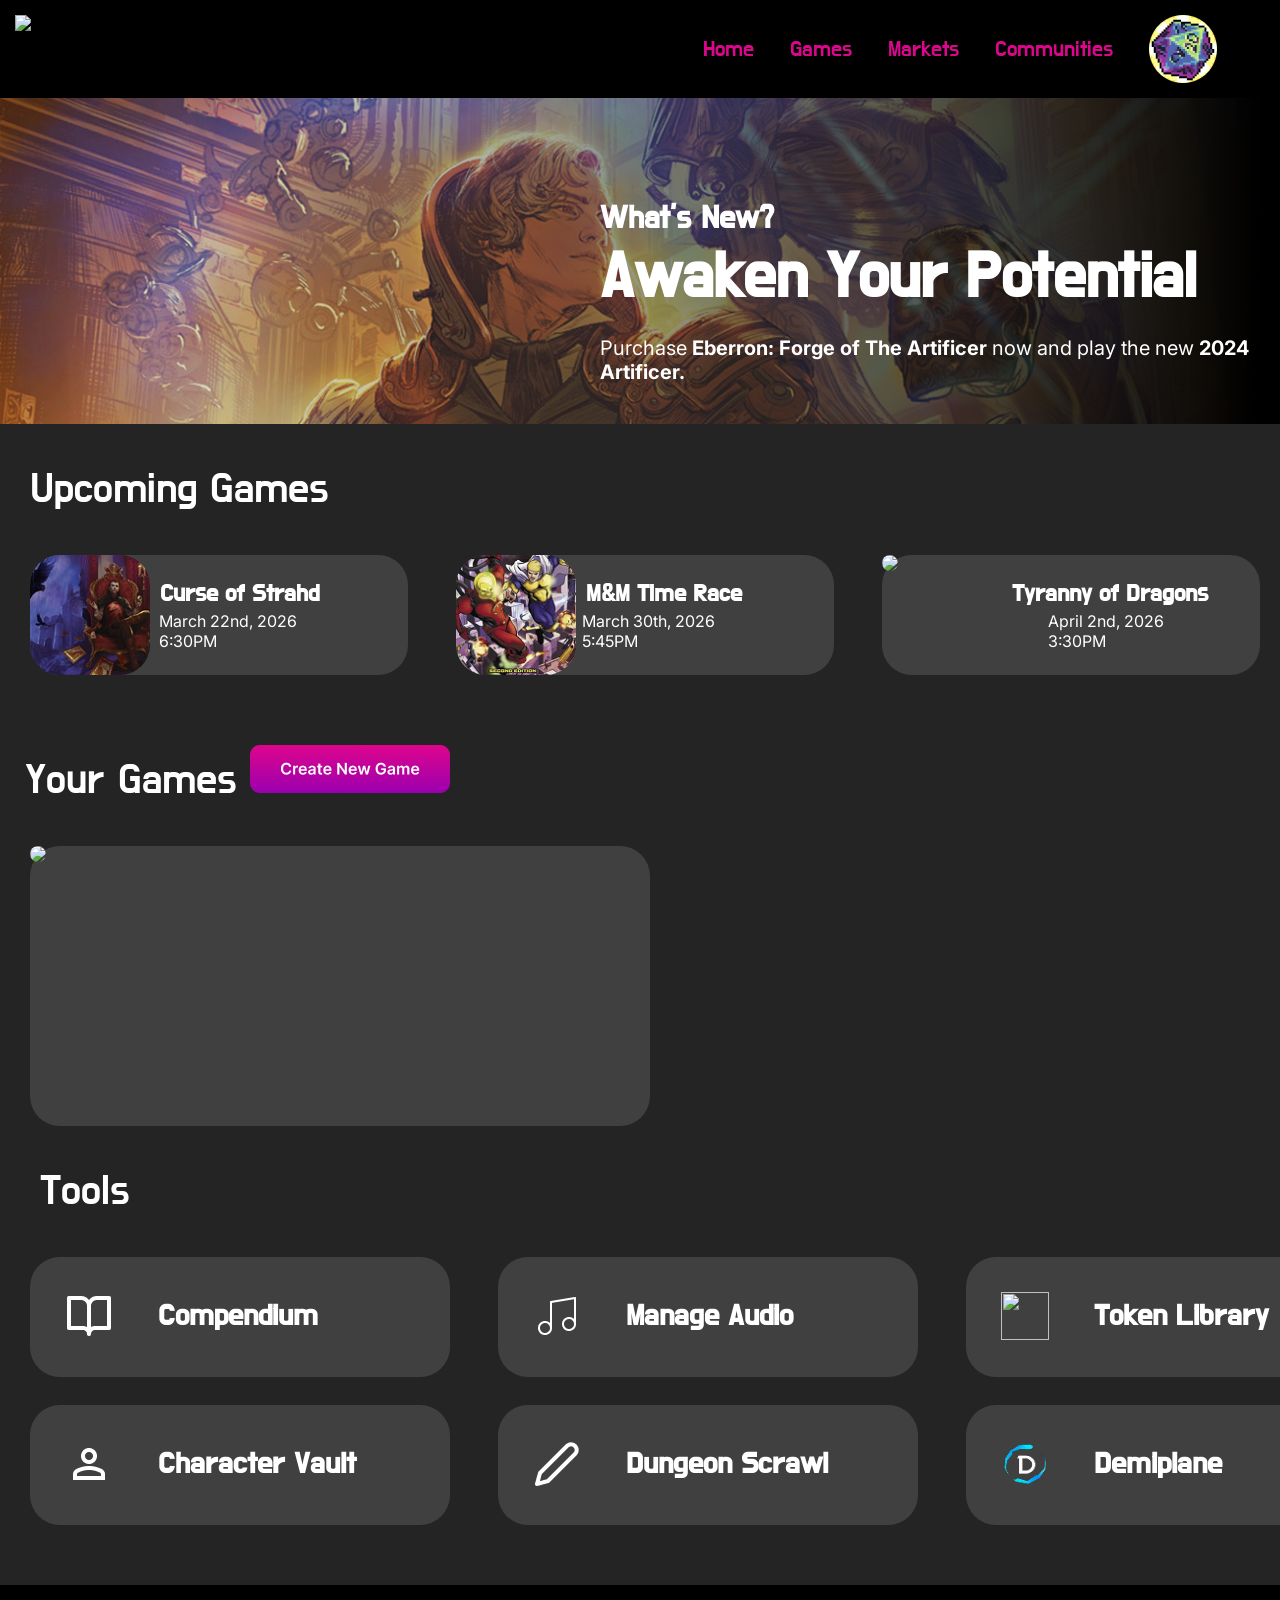
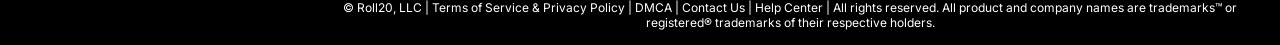
==== index.html @ 0e5fa3c1 "Add files via upload" ====
<!DOCTYPE html>
<html>
<head>
  	<meta charset="utf-8">
  	<meta name="viewport" content="initial-scale=1, width=device-width">
  	<title>Roll20</title>
  	
  	<link rel="stylesheet"  href="./style.css" />
  	<link rel="stylesheet" href="https://fonts.googleapis.com/css2?family=Sansation:wght@700&display=swap" />
  	<link rel="stylesheet" href="https://fonts.googleapis.com/css2?family=Do Hyeon:wght@400&display=swap" />
  	<link rel="stylesheet" href="https://fonts.googleapis.com/css2?family=Inter:wght@400;600;700&display=swap" />
</head>

<body>
  	<header class="navbar">
  		<div class="container">
  			<img src="images/Roll20Icon.png" class="webicon" alt="Roll20Icon">
  			<nav class="nav">
  				<a> Home </a>
  				<a> Games</a>
				<a> Markets</a>
				<a> Communities</a>
				<img src="images/Profile2.png" class="hover" alt="ProfilePicture">
  			</nav>
  	</header>
  	<section class="Ad">
  		<div class="container">
  			<div class="AdContent">	
  			<h3> What's New? </h3>
  			<h2> Awaken Your Potential </h2>
  			<br>
  			<p> Purchase <b>Eberron: Forge of The Artificer</b> now and play the new <b>2024 Artificer.</b></p>
  		</div>
  		</div>
  	</section>
  	<section class="UCGames"> 
  		<div class="container">
  			<a class="UCGamesTitle"> Upcoming Games </a>
  			<div class="UCGamesGrid">
  				<article class="UCGameBlock">
  					<div class="UCIcon">
  						<img src="images/CurseOfStrahd.png" class="UCIcon">
  					</div>
  					<h3> Curse of Strahd </h3>
  					<p> March 22nd, 2026 <br> 6:30PM </p>
  				</article>
  					<article class="UCGameBlock">
  					<div class="UCIcon">
  						<img src="images/M&M.png" class="UCIcon">
  					</div>
  					<h3> M&M Time Race </h3>
  					<p> March 30th, 2026 <br> 5:45PM </p>
  				</article>
  					<article class="UCGameBlock">
  					<div class="UCIcon">
  						<img src="images/ToD.png" class="UCIcon">
  					</div>
  					<h3> Tyranny of Dragons </h3>
  					<p> April 2nd, 2026 <br> 3:30PM </p>
  				</article>
  			</div>
  	</section>
  	<section class="YourGames">
  		 <div class="container">
  		 	<a class="YGTitle"> Your Games </a>
  		 	<img src="images/Create Game.png" class="CreateGame">
  		 	<div class="YourGamesGrid">
  		 		<aricle class="YourGameBlock">
  		 			<div class="YourGameIcon">
  		 				<img src="images/YourToD.png" class="YourGameIcon">
  		 			</div>

  		 	</div>	
  		 		</aricle>

  		 </div>
  	</section>
  	<section class="Tools">
  		<div class="container">
  			<a class="ToolsTitle"> Tools </a>
  			<div class="ToolsGrid">
  				<article class="ToolsBlock">
  					<img src="images/Compendium.png" class="ToolIcon">
  					<h3> Compendium </h3>
  				</article>
  				<article class="ToolsBlock">
  					<img src="images/Audio.png" class="ToolIcon">
  					<h3> Manage Audio </h3>
  				</article>
  				<article class="ToolsBlock">
  					<img src="images/Token.png" class="ToolIcon">
  					<h3> Token Library </h3>
  				</article>
  				<article class="ToolsBlock">
  					<img src="images/CharacterVault.png" class="ToolIcon">
  					<h3> Character Vault </h3>
  				</article>
  				<article class="ToolsBlock">
  					<img src="images/DungeonScrawl.png" class="ToolIcon">
  					<h3> Dungeon Scrawl </h3>
  				</article>
  				<article class="ToolsBlock">
  					<img src="images/Demiplane.png" class="ToolIcon">
  					<h3> Demiplane </h3>
  				</article>
  			</div>
  		</div>
  	</section>
  	<footer class="footer">
  		<div class="container">
  		<p> © Roll20, LLC | Terms of Service & Privacy Policy | DMCA | Contact Us | Help Center | All rights reserved. All product and company names are trademarks™ or registered® trademarks of their respective holders. </p>
  		</div>
  	</footer>
</body>
</html>
---- style.css ----
body{
margin: 0;
line-height: normal;
background: #242424;
}

.navbar {
	position: static;
	top: 0;
	z-index: -50;
	background: #000000;
}

.container {
	width: min(var(--container));
	margin: 0 auto;
}

.navbar .container {
	display: flex; 
	padding: 15px;
}

.webicon {
	display: flex;
	gap: 14px;
	min-width: 72px;
}

.webicon:hover {
	scale: 105%;
}

.hover {

}

.hover:hover {
	scale: 105%;
}
.nav {
	display: flex;
	align-items: center;
	padding-left: 1200px;
	gap: 36px;
	font-family: Do Hyeon;
	font-size: 22px;
	font font-weight: 500;
	color: #DA068C;
}

.nav a:hover {
	color: white;
}

.Ad {
	position: relative;
	background-position-x: right;
	background-position-y: bottom;
	overflow: hidden;
	min-height: 200px;
	display: flex;
	background: url(images/ForgeOfArtificer2.png);
	background-repeat: no-repeat;
	background-size: cover;
}

.AdContent {
	position: relative;
	padding: 100px 0 40px 1100px;
}

.Ad h2 {
	display: black;
	margin: 0;	
	position: relative;
	font-family: Do Hyeon;
	font-size: clamp(32px, 6vw, 64px);
	font font-weight: 500;
	color: white;
	text-align: left;
	align-items: center;
}

.Ad h3 {
	display: block;
	margin: 0;
	position: relative;
	font-family: Do Hyeon;
	font-size: clamp(16px, 3vw, 32px);
	font font-weight: 500;
	color: white;
	text-align: left;
	align-items: center;
}

.Ad p {
	display: block;
	margin: 0;
	position: relative;
	font-family: Inter;
	font-size: clamp(8px, 2vw, 20px);
	color: white;
	text-align: left;
	display: inline-block;
}

.UCGames {
	padding: 39px 0 60px;
	margin-left: 30px;
}
.UCGamesTitle {
	font-family: Do Hyeon;
	font-size: 42px;
	font font-weight: 500;
	color: white;
	padding-bottom: 39px;
}

.UCGamesGrid {
	display: grid;
    grid-template-columns: repeat(3, 1fr);
    gap: 28px;
    padding-top: 39px;
}

.UCGameBlock {
	min-width: 300px;
	background: #404040;
	border-radius: 30px;
	height: 120px;
	padding: 0px;
	margin-right: 20px;
	display: flex;
}

.UCGameBlock:hover {
	background: #323232;
}

.UCIcon {
	height: auto;
	width: 120px;
	border-radius: 30px;
	padding-left: -20;
}

.UCGameBlock h3 {
	display: inline-flex;
	position: relative;
	font-family: Do Hyeon;
	font-size: 24px;
	color: white;
	text-align: left;
	padding: 0px 10px 0 10px;
	margin-bottom: -24px;
    height: 24px;
}

.UCGameBlock p {
	display: block;
	margin: 0;
	position: relative;
	font-family: Inter;
	font-size: 16px;
	color: white;
	text-align: left;
	display: inline-block;
	margin-top: 56px;
    margin-left: -170px;
}

.UCGameBlock .container {
	display: flex;
	align-items: center;
	gap: 20PX;
}

}

.YourGames {
	padding: 39px 0 60px;
	margin-left: 30px;
}

.YourGamesGrid {
	display: grid;
    grid-template-columns: 1fr;
    gap: 28px;
    padding-top: 39px;
    padding-left: 30px;
}

.YourGameBlock {
	max-width: 620px;
	background: #404040;
	border-radius: 30px;
	height: 280px;
	padding: 0px;
	margin-right: 20px;
	display: flex;
}

.YourGameIcon {
	height: auto;
	width: 620px;
	border-radius: 30px;
	padding-left: -20px;
}

.YourGameIcon:hover {
	scale: 101%;
}

.YGTitle {
	font-family: Do Hyeon;
	font-size: 42px;
	font font-weight: 500;
	color: white;
	padding-bottom: 39px;
	padding-left: 25px;
}

.CreateGame {
	align-items: center;
	padding-top: 10px;
}

.CreateGame:hover {
	scale: 105%;
}

.Tools {
	padding: 39px 0 60px;
	margin-left: 30px;
}
.ToolsTitle {
	font-family: Do Hyeon;
	font-size: 42px;
	font font-weight: 500;
	color: white;
	padding-bottom: 39px;
	padding-left: 10px;
}

.ToolsGrid {
	display: grid;
    grid-template-columns: repeat(3, 1fr);
    gap: 28px;
    padding-top: 39px;
}

.ToolsBlock {
	min-width: 420px;
	background: #404040;
	border-radius: 30px;
	height: 120px;
	padding: 0px;
	margin-right: 20px;
	display: flex;
}

.ToolsBlock:hover {
	background: #323232;
}

.ToolIcon {
	height: 48px;
	width: 48px;
	align-items: center;
	padding: 35px;
}

.ToolsBlock h3 {
		display: inline-flex;
	position: relative;
	font-family: Do Hyeon;
	font-size: 30px;
	color: white;
	text-align: left;
	padding: 0px 10px 0 10px;
	margin-bottom: -24px;
	margin-top: 40px;
}

.footer {
	position: static;
	background: #000000;
}

.footer .container {
	display: flex; 
	padding: 15px;
}

.footer p {
		display: block;
	margin: 0;
	position: relative;
	font-family: Inter;
	font-size: 12px;
	color: white;
	text-align: center;
	display: inline-block;
	margin-left: 300px;
}

@media  (max-width: 1700px) {
	.AdContent {
		padding: 100px 0 40px 1000px;
	}
}
@media  (max-width: 1600px) {
	.AdContent {
		padding: 100px 0 40px 900px;
	}
}
@media  (max-width: 1500px) {
	.AdContent {
		padding: 100px 0 40px 800px;
	}
}
@media  (max-width: 1400px) {
	.AdContent {
		padding: 100px 0 40px 700px;
	}
} 
@media  (max-width: 1300px) {
	.AdContent {
		padding: 100px 0 40px 600px;
	}
} 
@media  (max-width: 1200px) {
	.AdContent {
		padding: 100px 0 40px 500px;
	}
} 
@media  (max-width: 1100px) {
	.AdContent {
		padding: 100px 0 40px 400px;
	}
} 
@media  (max-width: 1000px) {
	.AdContent {
		padding: 75px 0 30px 300px;
	}
} 
@media  (max-width: 900px) {
	.AdContent {
		padding: 50px 0 20px 200px;
	}
} 

@media (max-width: 1230px) {
	.UCGamesGrid {
		grid-template-columns: repeat(2, 1fr);
	}
}
@media (max-width: 730px) {
	.UCGamesGrid {
		grid-template-columns: 1fr;
	}
}

@media (max-width: 665px) {
 .YourGamesGrid {
 	padding-left: 15px;
 	padding-top: 15px;
 	scale: 90%;
 }
}
@media (max-width: 600px) {
 .YourGamesGrid {
 	padding-left: 0px;
 	margin-left: -55px;
 	padding-top: 5px;
 	gap: 0px;
 	scale: 70%;
 }
}

@media (max-width: 1821px) {
	.nav {
		padding-left: 1100px;
	}
}
@media (max-width: 1730px) {
	.nav {
		padding-left: 1000px;
	}
}
@media (max-width: 1621px) {
	.nav {
		padding-left: 900px;
	}
}
@media (max-width: 1521px) {
	.nav {
		padding-left: 800px;
	}
}
@media (max-width: 1421px) {
	.nav {
		padding-left: 700px;
	}
}
@media (max-width: 1321px) {
	.nav {
		padding-left: 600px;
	}
}
@media (max-width: 1221px) {
	.nav {
		padding-left: 500px;
	}
}
@media (max-width: 1121px) {
	.nav {
		padding-left: 400px;
	}
}
@media (max-width: 1021px) {
	.nav {
		padding-left: 300px;
	}
}
@media (max-width: 921px) {
	.nav {
		padding-left: 200px;
	}
}
@media (max-width: 821px) {
	.nav {
		padding-left: 100px;
	}
}
@media (max-width: 721px) {
	.nav {
		padding-left: 100px;
		scale: 80%;
	}
}
@media (max-width: 650px) {
	.nav {
		padding-left: 80px;
		scale: 70%;
	}
}
@media (max-width: 610px) {
	.nav {
		padding-left: 50px;
		scale: 70%;
	}
}
@media (max-width: 580px) {
	.nav {
		padding-left: 20px;
		scale: 70%;
	}
}
@media (max-width: 560px) {
	.nav {
		padding-left: 0px;
		scale: 70%;
	}
}
@media (max-width: 540px) {
	.nav {
		padding-left: 0px;
		scale: 50%;
	}
}

@media (max-width: 1230px) {
	.ToolsGrid {
		grid-template-columns: repeat(2, 1fr);
	}
}
@media (max-width: 730px) {
	.ToolsGrid {
		grid-template-columns: 1fr;
	}
}
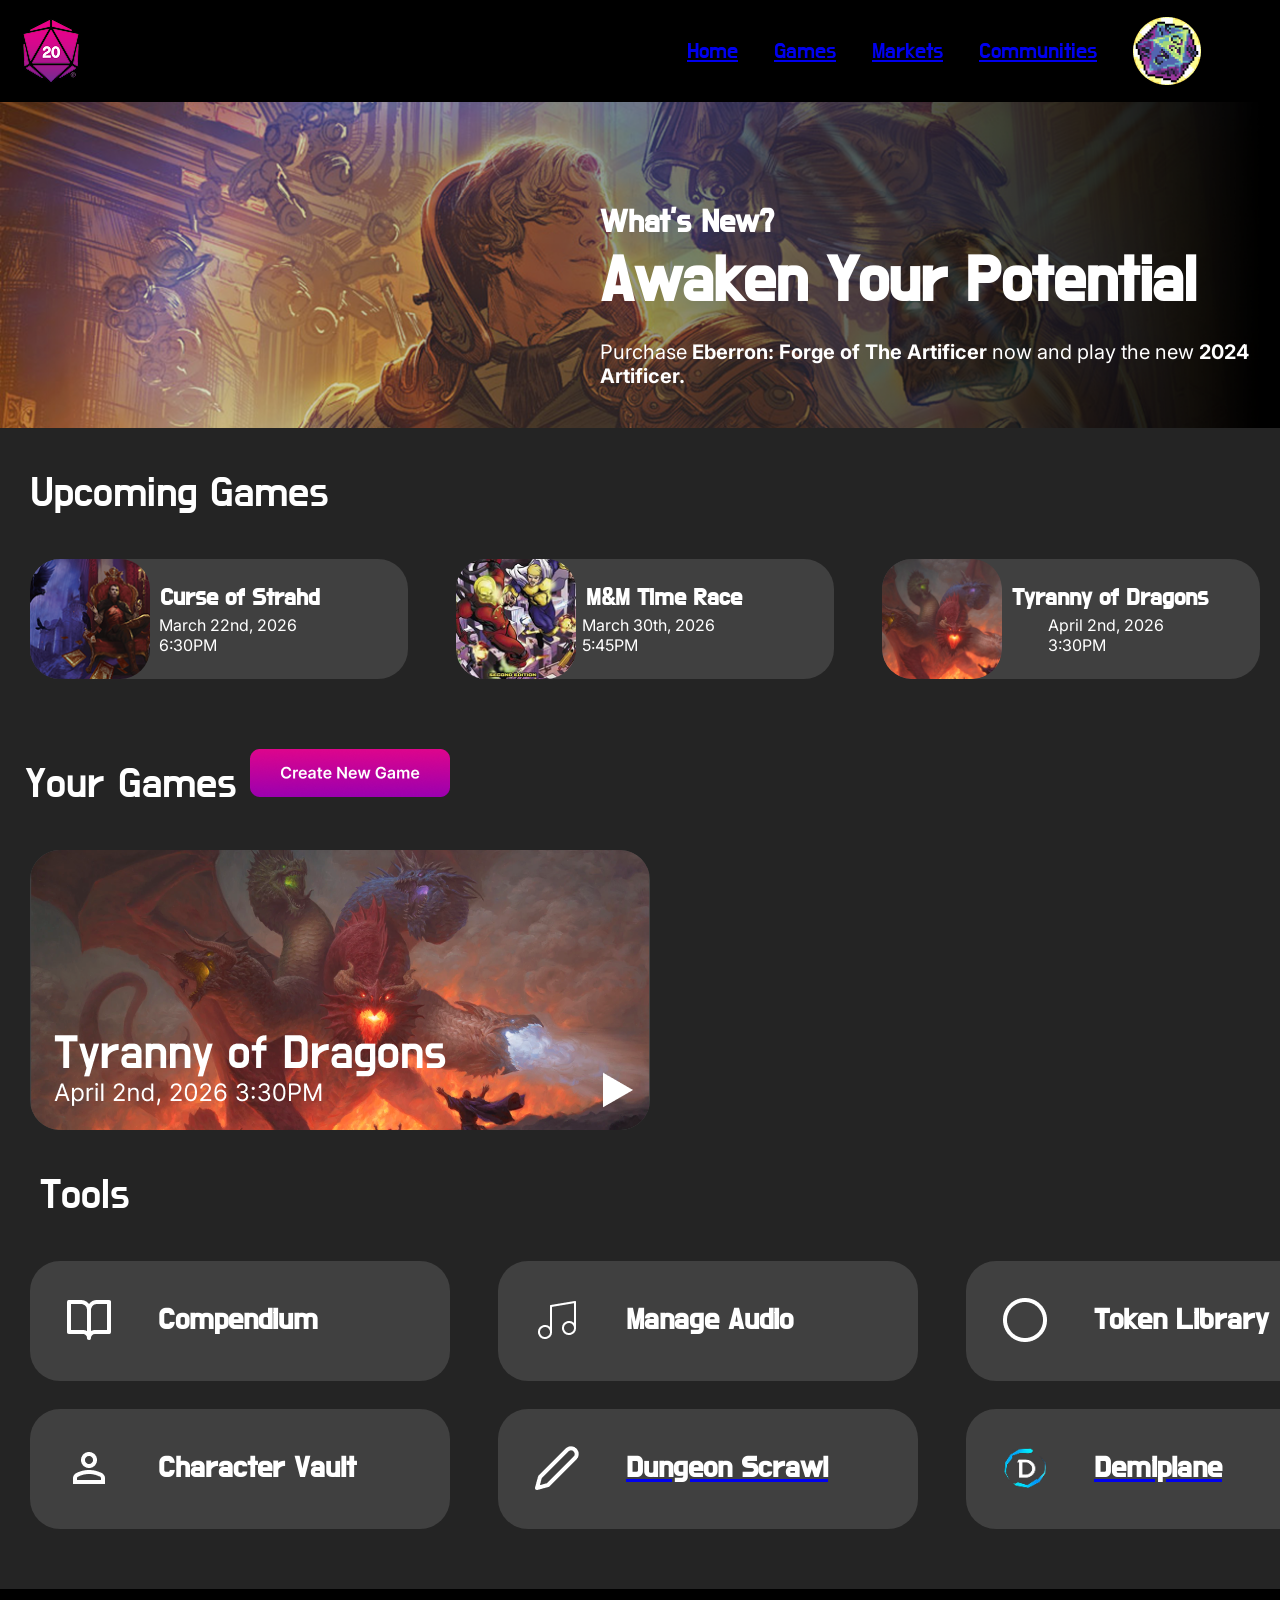
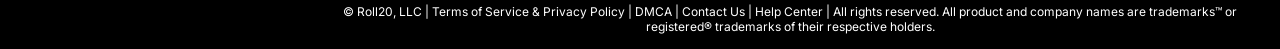
==== commit 8b6eb46a: "Add files via upload" ====
--- a/index.html
+++ b/index.html
@@ -14,13 +14,13 @@
 <body>
   	<header class="navbar">
   		<div class="container">
-  			<img src="images/Roll20Icon.png" class="webicon" alt="Roll20Icon">
+  			<img href="index.html" src="images/Roll20Icon.png" class="webicon" alt="Roll20Icon">
   			<nav class="nav">
-  				<a> Home </a>
-  				<a> Games</a>
-				<a> Markets</a>
-				<a> Communities</a>
-				<img src="images/Profile2.png" class="hover" alt="ProfilePicture">
+  				<a href="index.html"> Home </a>
+  				<a href="Games.html"> Games</a>
+				<a href="Markets.html"> Markets</a>
+				<a href="Communities.html"> Communities</a>
+				<img href="Profile.html" src="images/Profile2.png" class="hover" alt="ProfilePicture">
   			</nav>
   	</header>
   	<section class="Ad">
@@ -95,14 +95,14 @@
   					<img src="images/CharacterVault.png" class="ToolIcon">
   					<h3> Character Vault </h3>
   				</article>
-  				<article class="ToolsBlock">
+  				<a href="https://www.dungeonscrawl.com/"><article class="ToolsBlock">
   					<img src="images/DungeonScrawl.png" class="ToolIcon">
   					<h3> Dungeon Scrawl </h3>
-  				</article>
-  				<article class="ToolsBlock">
+  				</article> </a>
+  				<a href="https://app.demiplane.com/home"> <article class="ToolsBlock">
   					<img src="images/Demiplane.png" class="ToolIcon">
   					<h3> Demiplane </h3>
-  				</article>
+  				</article> </a>
   			</div>
   		</div>
   	</section>
--- a/style.css
+++ b/style.css
@@ -260,6 +260,16 @@
 	display: flex;
 }
 
+.ToolsBlock a {
+	min-width: 420px;
+	background: #404040;
+	border-radius: 30px;
+	height: 120px;
+	padding: 0px;
+	margin-right: 20px;
+	display: flex;
+}
+
 .ToolsBlock:hover {
 	background: #323232;
 }
@@ -283,6 +293,8 @@
 	margin-top: 40px;
 }
 
+
+
 .footer {
 	position: static;
 	background: #000000;
@@ -303,6 +315,104 @@
 	text-align: center;
 	display: inline-block;
 	margin-left: 300px;
+}
+
+.search {
+	overflow: hidden;
+	background-color: #4E4E4E;
+	margin: 36px;
+	border-radius: 30px;
+	width: 515px;
+	height: 45px;
+}
+
+.search input[type=text] {
+	float: left;
+	margin-left: 20px;
+	font-size: 36px;
+	font-family: Inter;
+
+}
+
+.dropdown {
+	position: relative;
+	display: inline-block;
+	border-radius: 10px;
+	margin-left: 39px;
+}
+
+.dropbutton {
+	background-color: #000000;
+	color: white;
+	font-size: 24px;
+	width: 515px;
+	font-family: Do Hyeon;
+	border-radius: 10px;
+	margin-top: 10px;
+	margin-right: 200px;
+}
+
+.dropdown-content {
+	display: none;
+	position: absolute;
+	background-color: #000000;
+	min-width: 360px;
+	z-index: 1;
+}
+
+.dropdown-content a {
+	float: left;
+	margin-left: 20px;
+	font-size: 24px;
+	font-family: Inter;
+	color: white;
+	display: flex;
+}
+
+.dropbutton:hover .dropdown-content {
+	display: block;
+}
+
+.PictureBox {
+	display: flex;
+	float: right;
+	background-color: #000000;
+	width: 836px;
+	height: 436px;
+	border-radius: 30px;
+	margin-left: 100px;
+	margin-top: -100px;
+	margin-right: 50px;
+}
+
+.gamesheet {
+	width: 515px;
+	height: 238px;
+	display: flex;
+	float: left;
+	background-color: #000000;
+	border-radius: 30px;
+	margin-top: 290px;
+	margin-right: -200px;
+}
+
+.search2 {
+	overflow: hidden;
+	display: flex;
+	background-color: #4E4E4E;
+	margin: 36px;
+	margin-left: 900px;
+	border-radius: 30px;
+	width: 836px;
+	height: 166px;
+}
+
+.search2 input[type=text] {
+	float: left;
+	margin-left: 20px;
+	font-size: 36px;
+	font-family: Inter;
+
 }
 
 @media  (max-width: 1700px) {
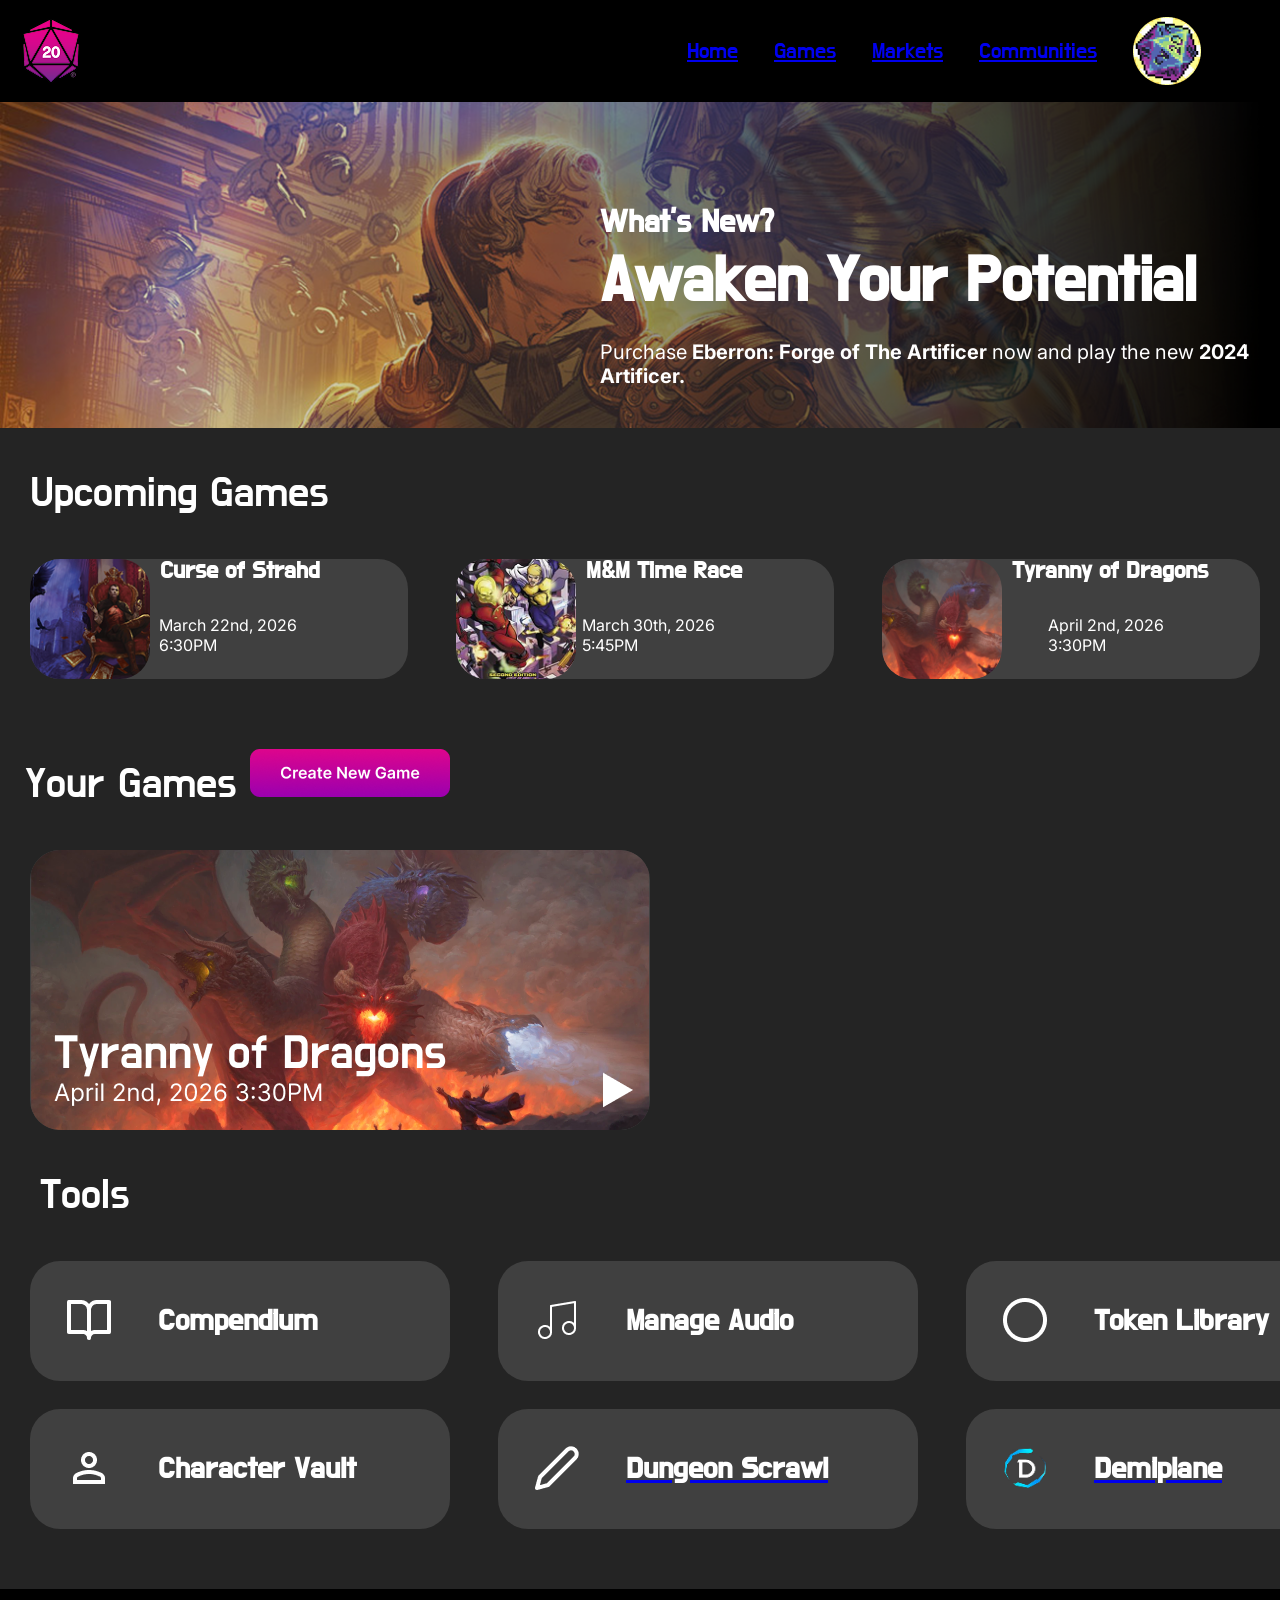
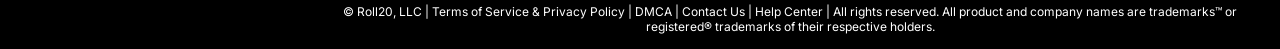
==== commit 7e274b2e: "Add files via upload" ====
--- a/index.html
+++ b/index.html
@@ -14,7 +14,7 @@
 <body>
   	<header class="navbar">
   		<div class="container">
-  			<img href="index.html" src="images/Roll20Icon.png" class="webicon" alt="Roll20Icon">
+  			<img href="index.html" src="images/Roll20Icon.png" class="webicon" alt="An icon of a purple 20-sided die representing the Roll20 Icon">
   			<nav class="nav">
   				<a href="index.html"> Home </a>
   				<a href="Games.html"> Games</a>
@@ -39,21 +39,21 @@
   			<div class="UCGamesGrid">
   				<article class="UCGameBlock">
   					<div class="UCIcon">
-  						<img src="images/CurseOfStrahd.png" class="UCIcon">
+  						<img src="images/CurseOfStrahd.png" class="UCIcon" alt="An illustration of a vampire sitting in their throne with a castle in the background and ravens flying across the background.">
   					</div>
   					<h3> Curse of Strahd </h3>
   					<p> March 22nd, 2026 <br> 6:30PM </p>
   				</article>
   					<article class="UCGameBlock">
   					<div class="UCIcon">
-  						<img src="images/M&M.png" class="UCIcon">
+  						<img src="images/M&M.png" class="UCIcon" alt="An illustration of a superhero and supervillain fighting eachother.">
   					</div>
   					<h3> M&M Time Race </h3>
   					<p> March 30th, 2026 <br> 5:45PM </p>
   				</article>
   					<article class="UCGameBlock">
   					<div class="UCIcon">
-  						<img src="images/ToD.png" class="UCIcon">
+  						<img src="images/ToD.png" class="UCIcon" alt="An illustration of the five-headed dragon, Tiamat, from Dungeons and Dragons.">
   					</div>
   					<h3> Tyranny of Dragons </h3>
   					<p> April 2nd, 2026 <br> 3:30PM </p>
@@ -67,7 +67,7 @@
   		 	<div class="YourGamesGrid">
   		 		<aricle class="YourGameBlock">
   		 			<div class="YourGameIcon">
-  		 				<img src="images/YourToD.png" class="YourGameIcon">
+  		 				<img src="images/YourToD.png" class="YourGameIcon" alt="An illustration of the five-headed dragon, Tiamat, from Dungeons and Dragons.">
   		 			</div>
 
   		 	</div>	
--- a/style.css
+++ b/style.css
@@ -2,6 +2,18 @@
 margin: 0;
 line-height: normal;
 background: #242424;
+}
+
+h3 {
+	display: block;
+	margin: 0;
+	position: relative;
+	font-family: Do Hyeon;
+	font-size: clamp(16px, 3vw, 32px);
+	font font-weight: 500;
+	color: white;
+	text-align: left;
+	align-items: center;
 }
 
 .navbar {
@@ -289,7 +301,7 @@
 	color: white;
 	text-align: left;
 	padding: 0px 10px 0 10px;
-	margin-bottom: -24px;
+	margin-bottom: 40px;
 	margin-top: 40px;
 }
 
@@ -317,103 +329,8 @@
 	margin-left: 300px;
 }
 
-.search {
-	overflow: hidden;
-	background-color: #4E4E4E;
-	margin: 36px;
-	border-radius: 30px;
-	width: 515px;
-	height: 45px;
-}
-
-.search input[type=text] {
-	float: left;
-	margin-left: 20px;
-	font-size: 36px;
-	font-family: Inter;
-
-}
-
-.dropdown {
-	position: relative;
-	display: inline-block;
-	border-radius: 10px;
-	margin-left: 39px;
-}
-
-.dropbutton {
-	background-color: #000000;
-	color: white;
-	font-size: 24px;
-	width: 515px;
-	font-family: Do Hyeon;
-	border-radius: 10px;
-	margin-top: 10px;
-	margin-right: 200px;
-}
-
-.dropdown-content {
-	display: none;
-	position: absolute;
-	background-color: #000000;
-	min-width: 360px;
-	z-index: 1;
-}
-
-.dropdown-content a {
-	float: left;
-	margin-left: 20px;
-	font-size: 24px;
-	font-family: Inter;
-	color: white;
-	display: flex;
-}
-
-.dropbutton:hover .dropdown-content {
-	display: block;
-}
-
-.PictureBox {
-	display: flex;
-	float: right;
-	background-color: #000000;
-	width: 836px;
-	height: 436px;
-	border-radius: 30px;
-	margin-left: 100px;
-	margin-top: -100px;
-	margin-right: 50px;
-}
-
-.gamesheet {
-	width: 515px;
-	height: 238px;
-	display: flex;
-	float: left;
-	background-color: #000000;
-	border-radius: 30px;
-	margin-top: 290px;
-	margin-right: -200px;
-}
-
-.search2 {
-	overflow: hidden;
-	display: flex;
-	background-color: #4E4E4E;
-	margin: 36px;
-	margin-left: 900px;
-	border-radius: 30px;
-	width: 836px;
-	height: 166px;
-}
-
-.search2 input[type=text] {
-	float: left;
-	margin-left: 20px;
-	font-size: 36px;
-	font-family: Inter;
-
-}
+
+
 
 @media  (max-width: 1700px) {
 	.AdContent {
@@ -590,4 +507,4 @@
 	.ToolsGrid {
 		grid-template-columns: 1fr;
 	}
-}+
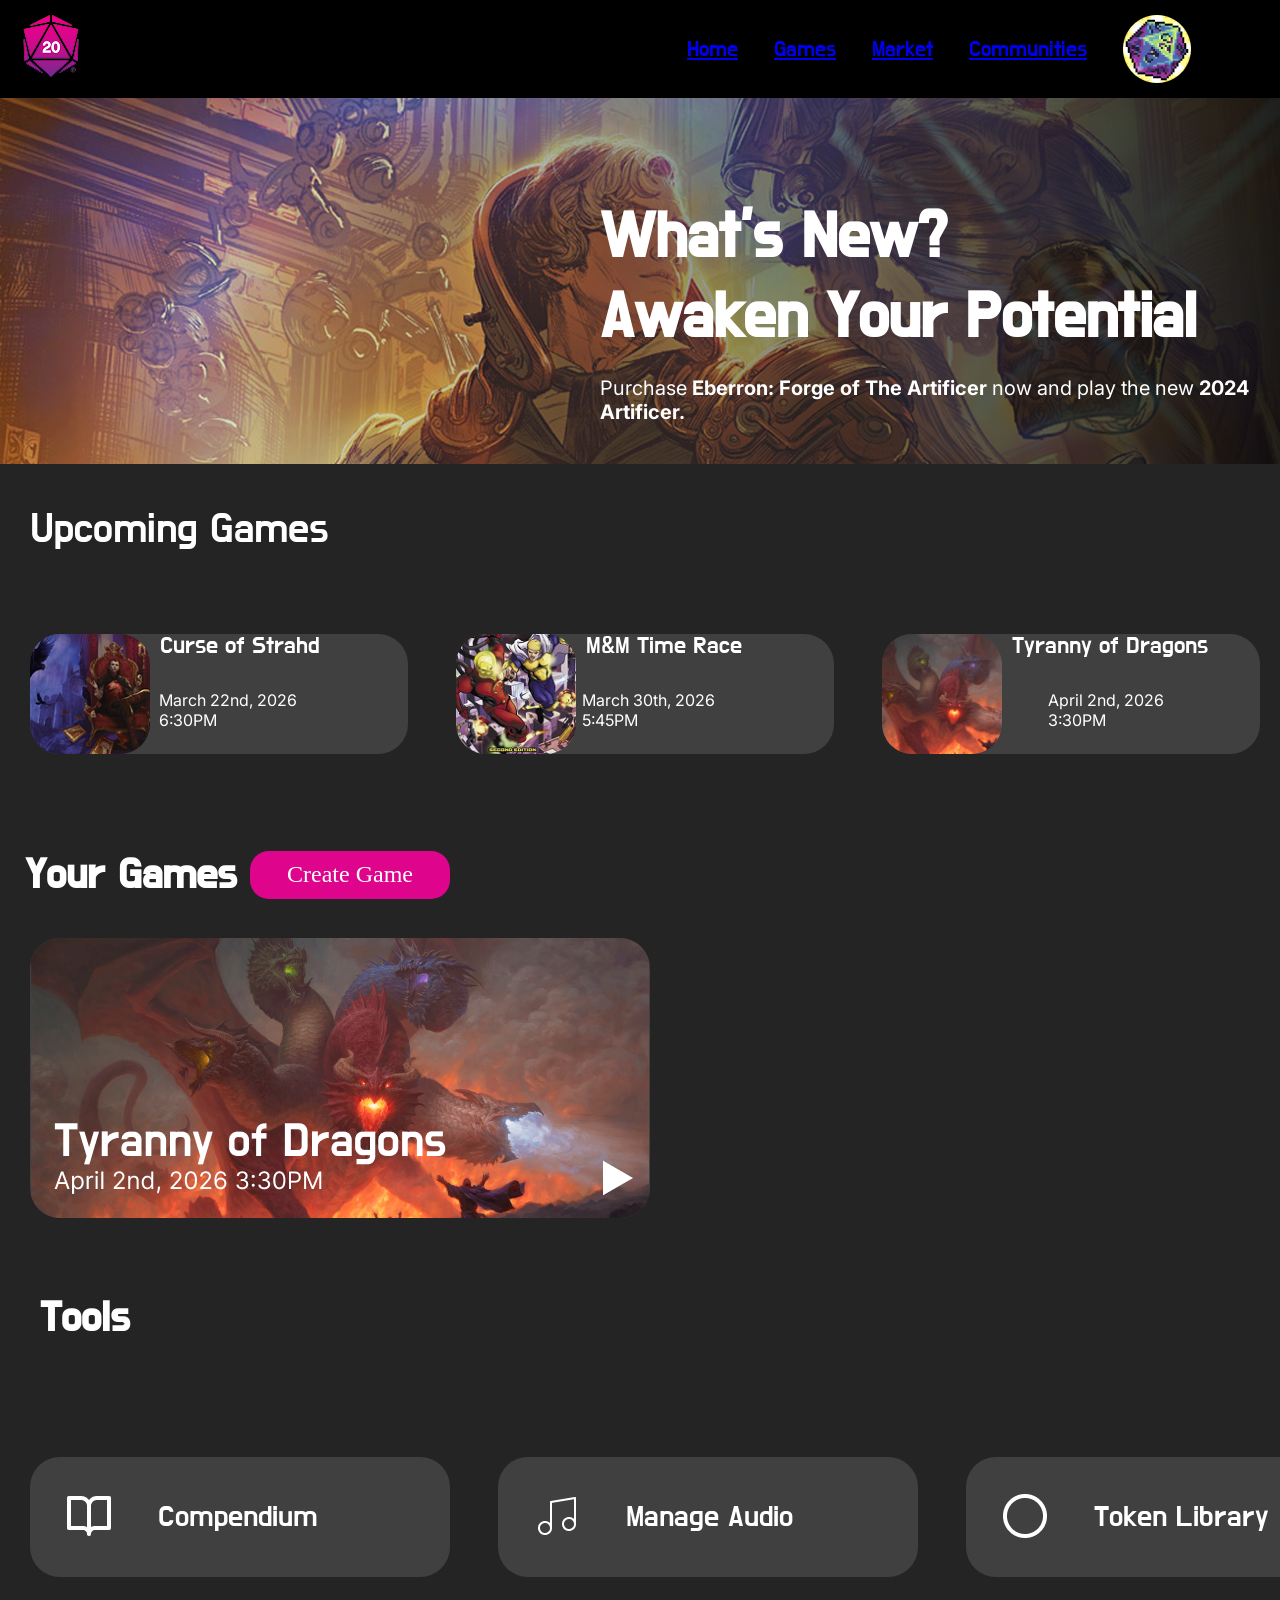
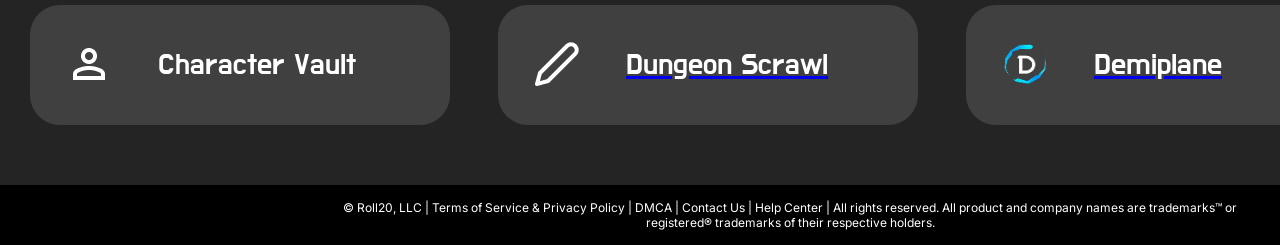
==== commit 21ce98d3: "Add files via upload" ====
--- a/index.html
+++ b/index.html
@@ -14,95 +14,99 @@
 <body>
   	<header class="navbar">
   		<div class="container">
-  			<img href="index.html" src="images/Roll20Icon.png" class="webicon" alt="An icon of a purple 20-sided die representing the Roll20 Icon">
+  			<h1>
+				<a href="index.html">
+  					<img src="images/Roll20Icon.png" class="webicon" alt="Roll20">
+  				</a>
+  			</h1>
   			<nav class="nav">
   				<a href="index.html"> Home </a>
   				<a href="Games.html"> Games</a>
-				<a href="Markets.html"> Markets</a>
+				<a href="Market.html"> Market</a>
 				<a href="Communities.html"> Communities</a>
-				<img href="Profile.html" src="images/Profile2.png" class="hover" alt="ProfilePicture">
+				<img href="Profile.html" src="images/Profile2.png" class="hover" alt="Username">
   			</nav>
   	</header>
   	<section class="Ad">
   		<div class="container">
   			<div class="AdContent">	
-  			<h3> What's New? </h3>
+  			<h2> What's New? </h2>
   			<h2> Awaken Your Potential </h2>
   			<br>
-  			<p> Purchase <b>Eberron: Forge of The Artificer</b> now and play the new <b>2024 Artificer.</b></p>
+  			<p> Purchase <span>Eberron: Forge of The Artificer</span> now and play the new <span>2024 Artificer.</span></p>
   		</div>
   		</div>
   	</section>
   	<section class="UCGames"> 
   		<div class="container">
-  			<a class="UCGamesTitle"> Upcoming Games </a>
+  			<div class="UCGamesTitle"> Upcoming Games </div>
   			<div class="UCGamesGrid">
-  				<article class="UCGameBlock">
+  				<div class="UCGameBlock">
   					<div class="UCIcon">
-  						<img src="images/CurseOfStrahd.png" class="UCIcon" alt="An illustration of a vampire sitting in their throne with a castle in the background and ravens flying across the background.">
+  						<img src="images/CurseOfStrahd.png" class="UCIcon" alt="A vampire sitting in their throne with a castle in the background and ravens flying across the background.">
   					</div>
   					<h3> Curse of Strahd </h3>
   					<p> March 22nd, 2026 <br> 6:30PM </p>
-  				</article>
-  					<article class="UCGameBlock">
+  				</div>
+  					<div class="UCGameBlock">
   					<div class="UCIcon">
-  						<img src="images/M&M.png" class="UCIcon" alt="An illustration of a superhero and supervillain fighting eachother.">
+  						<img src="images/M&M.png" class="UCIcon" alt="A superhero and supervillain fighting eachother.">
   					</div>
   					<h3> M&M Time Race </h3>
   					<p> March 30th, 2026 <br> 5:45PM </p>
-  				</article>
-  					<article class="UCGameBlock">
+  				</div>
+  					<div class="UCGameBlock">
   					<div class="UCIcon">
-  						<img src="images/ToD.png" class="UCIcon" alt="An illustration of the five-headed dragon, Tiamat, from Dungeons and Dragons.">
+  						<img src="images/ToD.png" class="UCIcon" alt="A five-headed dragon, Tiamat, from Dungeons and Dragons.">
   					</div>
   					<h3> Tyranny of Dragons </h3>
   					<p> April 2nd, 2026 <br> 3:30PM </p>
-  				</article>
+  				</div>
   			</div>
   	</section>
   	<section class="YourGames">
   		 <div class="container">
-  		 	<a class="YGTitle"> Your Games </a>
-  		 	<img src="images/Create Game.png" class="CreateGame">
+  		 	<h2 class="YGTitle"> Your Games </h2>
+  		 	<div class="createbutton"><h3>Create Game</h3> </div>
   		 	<div class="YourGamesGrid">
-  		 		<aricle class="YourGameBlock">
+  		 		<div class="YourGameBlock">
   		 			<div class="YourGameIcon">
-  		 				<img src="images/YourToD.png" class="YourGameIcon" alt="An illustration of the five-headed dragon, Tiamat, from Dungeons and Dragons.">
+  		 				<img src="images/YourToD.png" class="YourGameIcon" alt="A five-headed dragon, Tiamat, from Dungeons and Dragons.">
   		 			</div>
 
   		 	</div>	
-  		 		</aricle>
+  		 		</div>
 
   		 </div>
   	</section>
   	<section class="Tools">
   		<div class="container">
-  			<a class="ToolsTitle"> Tools </a>
+  			<h2 class="ToolsTitle"> Tools </h2>
   			<div class="ToolsGrid">
-  				<article class="ToolsBlock">
+  				<div class="ToolsBlock">
   					<img src="images/Compendium.png" class="ToolIcon">
   					<h3> Compendium </h3>
-  				</article>
-  				<article class="ToolsBlock">
+  				</div>
+  				<div class="ToolsBlock">
   					<img src="images/Audio.png" class="ToolIcon">
   					<h3> Manage Audio </h3>
-  				</article>
-  				<article class="ToolsBlock">
+  				</div>
+  				<div class="ToolsBlock">
   					<img src="images/Token.png" class="ToolIcon">
   					<h3> Token Library </h3>
-  				</article>
-  				<article class="ToolsBlock">
+  				</div>
+  				<div class="ToolsBlock">
   					<img src="images/CharacterVault.png" class="ToolIcon">
   					<h3> Character Vault </h3>
-  				</article>
-  				<a href="https://www.dungeonscrawl.com/"><article class="ToolsBlock">
+  				</div>
+  				<a href="https://www.dungeonscrawl.com/"><div class="ToolsBlock">
   					<img src="images/DungeonScrawl.png" class="ToolIcon">
   					<h3> Dungeon Scrawl </h3>
-  				</article> </a>
-  				<a href="https://app.demiplane.com/home"> <article class="ToolsBlock">
+  				</div> </a>
+  				<a href="https://app.demiplane.com/home"> <div class="ToolsBlock">
   					<img src="images/Demiplane.png" class="ToolIcon">
   					<h3> Demiplane </h3>
-  				</article> </a>
+  				</div> </a>
   			</div>
   		</div>
   	</section>
--- a/style.css
+++ b/style.css
@@ -2,7 +2,7 @@
 margin: 0;
 line-height: normal;
 background: #242424;
-}
+	}
 
 h3 {
 	display: block;
@@ -10,46 +10,56 @@
 	position: relative;
 	font-family: Do Hyeon;
 	font-size: clamp(16px, 3vw, 32px);
-	font font-weight: 500;
+	font-weight: 500;
 	color: white;
 	text-align: left;
 	align-items: center;
-}
+	}
+
+span {
+	font-weight: bold;
+	}
 
 .navbar {
 	position: static;
 	top: 0;
 	z-index: -50;
 	background: #000000;
-}
+	}
 
 .container {
 	width: min(var(--container));
 	margin: 0 auto;
-}
+	}
 
 .navbar .container {
 	display: flex; 
 	padding: 15px;
+	}
+
+.navbar h1 {
+	margin-bottom: -10px;
+	margin-top: -5px;
+
 }
 
 .webicon {
 	display: flex;
 	gap: 14px;
 	min-width: 72px;
-}
+	}
 
 .webicon:hover {
 	scale: 105%;
-}
+	}	
 
 .hover {
 
-}
+	}
 
 .hover:hover {
 	scale: 105%;
-}
+	}
 .nav {
 	display: flex;
 	align-items: center;
@@ -59,11 +69,11 @@
 	font-size: 22px;
 	font font-weight: 500;
 	color: #DA068C;
-}
+	}
 
 .nav a:hover {
 	color: white;
-}
+	}
 
 .Ad {
 	position: relative;
@@ -75,12 +85,12 @@
 	background: url(images/ForgeOfArtificer2.png);
 	background-repeat: no-repeat;
 	background-size: cover;
-}
+	}
 
 .AdContent {
 	position: relative;
 	padding: 100px 0 40px 1100px;
-}
+	}
 
 .Ad h2 {
 	display: black;
@@ -92,7 +102,7 @@
 	color: white;
 	text-align: left;
 	align-items: center;
-}
+	}
 
 .Ad h3 {
 	display: block;
@@ -104,7 +114,7 @@
 	color: white;
 	text-align: left;
 	align-items: center;
-}
+	}
 
 .Ad p {
 	display: block;
@@ -115,26 +125,26 @@
 	color: white;
 	text-align: left;
 	display: inline-block;
-}
+	}
 
 .UCGames {
 	padding: 39px 0 60px;
 	margin-left: 30px;
-}
+	}
 .UCGamesTitle {
 	font-family: Do Hyeon;
 	font-size: 42px;
 	font font-weight: 500;
 	color: white;
 	padding-bottom: 39px;
-}
+	}
 
 .UCGamesGrid {
 	display: grid;
     grid-template-columns: repeat(3, 1fr);
     gap: 28px;
     padding-top: 39px;
-}
+	}	
 
 .UCGameBlock {
 	min-width: 300px;
@@ -144,18 +154,18 @@
 	padding: 0px;
 	margin-right: 20px;
 	display: flex;
-}
+	}
 
 .UCGameBlock:hover {
 	background: #323232;
-}
+	}
 
 .UCIcon {
 	height: auto;
 	width: 120px;
 	border-radius: 30px;
 	padding-left: -20;
-}
+	}
 
 .UCGameBlock h3 {
 	display: inline-flex;
@@ -167,7 +177,7 @@
 	padding: 0px 10px 0 10px;
 	margin-bottom: -24px;
     height: 24px;
-}
+	}
 
 .UCGameBlock p {
 	display: block;
@@ -180,20 +190,20 @@
 	display: inline-block;
 	margin-top: 56px;
     margin-left: -170px;
-}
+	}
 
 .UCGameBlock .container {
 	display: flex;
 	align-items: center;
 	gap: 20PX;
-}
-
-}
+	}
+
+	}
 
 .YourGames {
 	padding: 39px 0 60px;
 	margin-left: 30px;
-}
+	}
 
 .YourGamesGrid {
 	display: grid;
@@ -201,7 +211,7 @@
     gap: 28px;
     padding-top: 39px;
     padding-left: 30px;
-}
+	}
 
 .YourGameBlock {
 	max-width: 620px;
@@ -211,18 +221,18 @@
 	padding: 0px;
 	margin-right: 20px;
 	display: flex;
-}
+	}
 
 .YourGameIcon {
 	height: auto;
 	width: 620px;
 	border-radius: 30px;
 	padding-left: -20px;
-}
+	}
 
 .YourGameIcon:hover {
 	scale: 101%;
-}
+	}
 
 .YGTitle {
 	font-family: Do Hyeon;
@@ -231,21 +241,36 @@
 	color: white;
 	padding-bottom: 39px;
 	padding-left: 25px;
-}
-
-.CreateGame {
-	align-items: center;
+	}
+
+
+
+.createbutton:hover {
+	scale: 105%;
+	}
+
+.createbutton {
+	width: 200px;
+	height: 48px;
+	background-color: #DE058C;
+	border-radius: 19px;
+	margin-top: -125px;
+	margin-left: 250px;
+	display: block;
+	}
+
+.createbutton h3 {
+		text-align: center;
+	font-family: Sansation;
+	color: white;
+	font-size: 24px;
 	padding-top: 10px;
-}
-
-.CreateGame:hover {
-	scale: 105%;
-}
+	}
 
 .Tools {
 	padding: 39px 0 60px;
 	margin-left: 30px;
-}
+	}
 .ToolsTitle {
 	font-family: Do Hyeon;
 	font-size: 42px;
@@ -253,14 +278,14 @@
 	color: white;
 	padding-bottom: 39px;
 	padding-left: 10px;
-}
+	}
 
 .ToolsGrid {
 	display: grid;
     grid-template-columns: repeat(3, 1fr);
     gap: 28px;
     padding-top: 39px;
-}
+	}	
 
 .ToolsBlock {
 	min-width: 420px;
@@ -270,7 +295,7 @@
 	padding: 0px;
 	margin-right: 20px;
 	display: flex;
-}
+	}
 
 .ToolsBlock a {
 	min-width: 420px;
@@ -280,18 +305,18 @@
 	padding: 0px;
 	margin-right: 20px;
 	display: flex;
-}
+	}
 
 .ToolsBlock:hover {
 	background: #323232;
-}
+	}
 
 .ToolIcon {
 	height: 48px;
 	width: 48px;
 	align-items: center;
 	padding: 35px;
-}
+	}
 
 .ToolsBlock h3 {
 		display: inline-flex;
@@ -303,19 +328,19 @@
 	padding: 0px 10px 0 10px;
 	margin-bottom: 40px;
 	margin-top: 40px;
-}
+	}
 
 
 
 .footer {
 	position: static;
 	background: #000000;
-}
+	}
 
 .footer .container {
 	display: flex; 
 	padding: 15px;
-}
+	}
 
 .footer p {
 		display: block;
@@ -327,7 +352,7 @@
 	text-align: center;
 	display: inline-block;
 	margin-left: 300px;
-}
+	}
 
 
 
@@ -494,7 +519,8 @@
 @media (max-width: 540px) {
 	.nav {
 		padding-left: 0px;
-		scale: 50%;
+		scale: 70%;
+		margin-left: -40px;
 	}
 }
 
